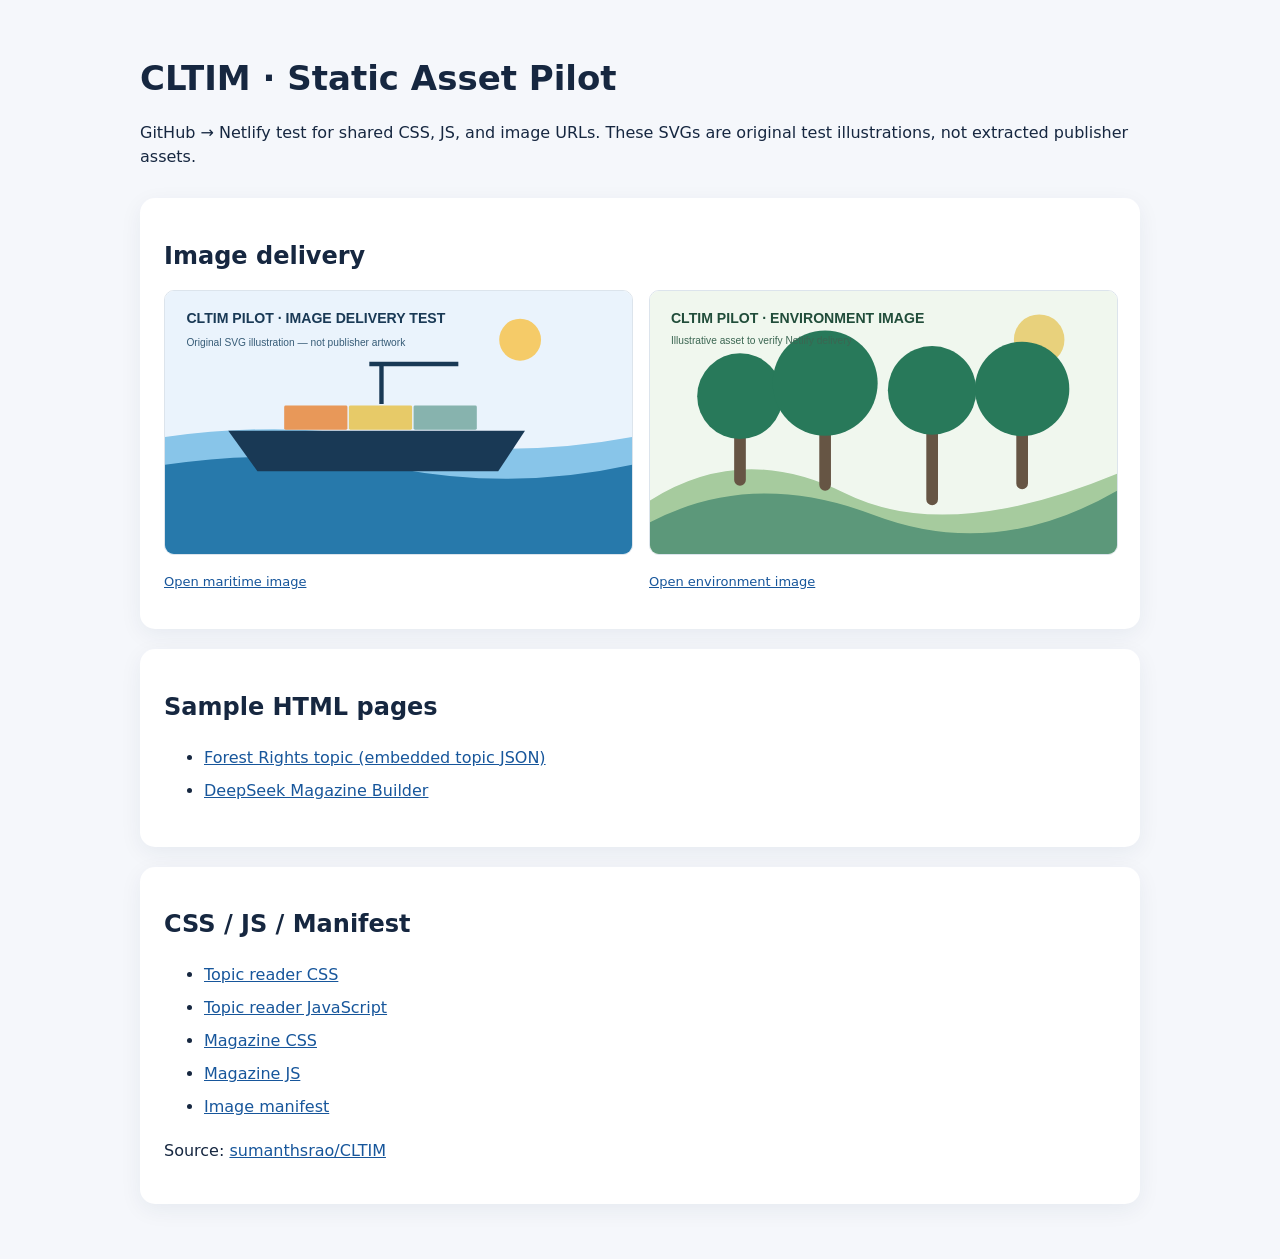
==== index.html @ 8fbeffaa "pilot: publish landing page with image and asset links" ====
<!doctype html><html lang="en"><head><meta charset="utf-8"><meta name="viewport" content="width=device-width,initial-scale=1"><title>CLTIM · Asset Pilot</title><style>body{margin:0;background:#f5f7fb;color:#162740;font:16px system-ui,sans-serif}main{max-width:1000px;margin:auto;padding:35px 22px}header{margin-bottom:28px}h1{font-size:34px}p{line-height:1.55}a{color:#17569b}section{background:white;margin:20px 0;padding:24px;border-radius:15px;box-shadow:0 6px 22px #16345110}.grid{display:grid;grid-template-columns:repeat(auto-fit,minmax(250px,1fr));gap:18px}.grid img{width:100%;border:1px solid #dce4ec;border-radius:10px}.grid p{font-size:13px}code{background:#e9eff6;padding:3px;border-radius:4px;overflow-wrap:anywhere}li{padding:7px 0}</style></head><body><main><header><h1>CLTIM · Static Asset Pilot</h1><p>GitHub → Netlify test for shared CSS, JS, and image URLs. These SVGs are original test illustrations, not extracted publisher assets.</p></header><section><h2>Image delivery</h2><div class="grid"><div><img src="/images/2026-05/CL05261T007/sample-maritime.svg" alt="Maritime illustration" loading="lazy"><p><a href="/images/2026-05/CL05261T007/sample-maritime.svg">Open maritime image</a></p></div><div><img src="/images/2026-05/CL05261T007/sample-environment.svg" alt="Forest illustration" loading="lazy"><p><a href="/images/2026-05/CL05261T007/sample-environment.svg">Open environment image</a></p></div></div></section><section><h2>Sample HTML pages</h2><ul><li><a href="/samples/forest-rights.html">Forest Rights topic (embedded topic JSON)</a></li><li><a href="/samples/magazine-builder.html">DeepSeek Magazine Builder</a></li></ul></section><section><h2>CSS / JS / Manifest</h2><ul><li><a href="/assets/7f3a91c2.css">Topic reader CSS</a></li><li><a href="/assets/c84d21be.js">Topic reader JavaScript</a></li><li><a href="/assets/clat-magazine-deepseek.css">Magazine CSS</a></li><li><a href="/assets/clat-magazine-deepseek.js">Magazine JS</a></li><li><a href="/manifest.json">Image manifest</a></li></ul><p>Source: <a href="https://github.com/sumanthsrao/CLTIM">sumanthsrao/CLTIM</a></p></section></main></body></html>
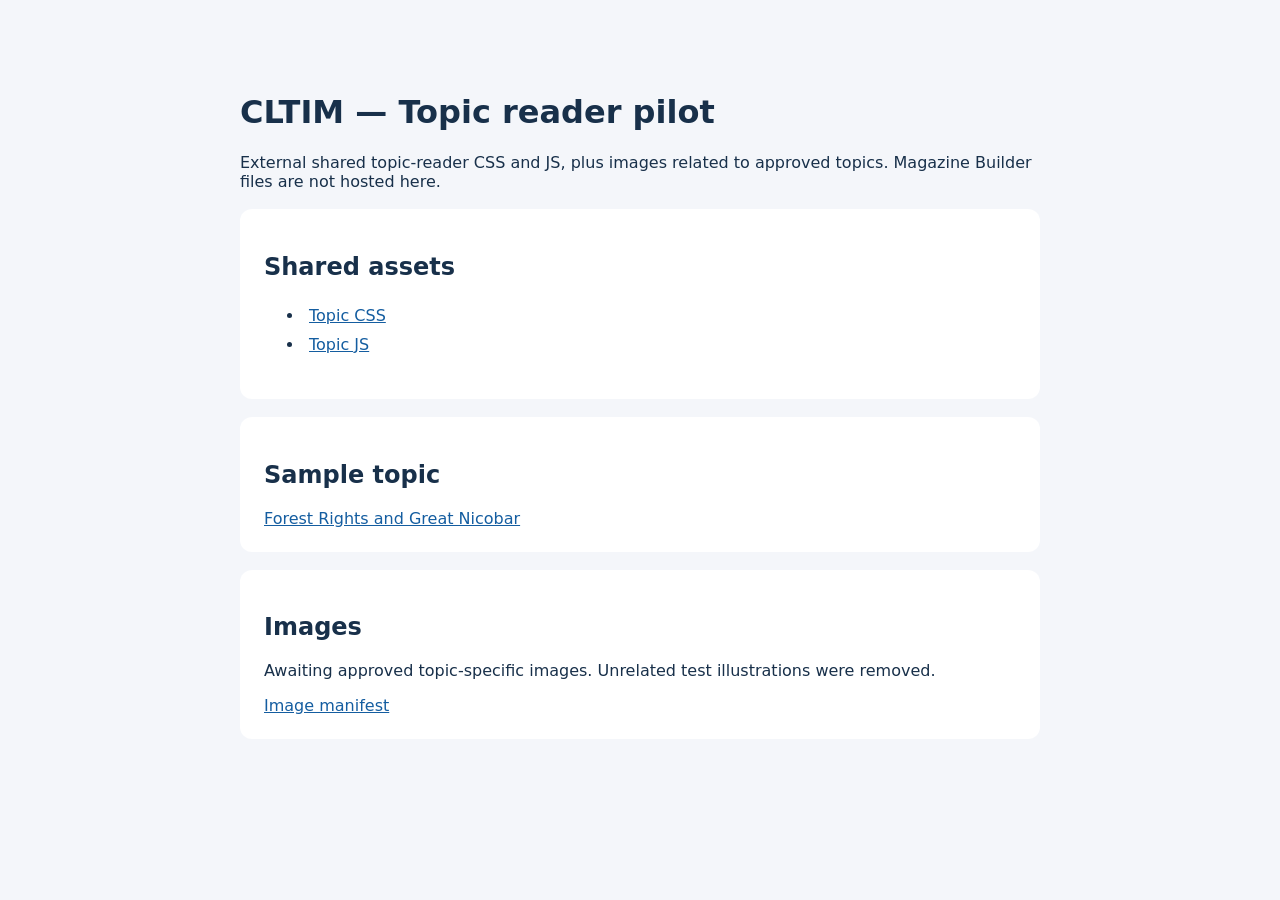
==== commit e881a357: "cleanup: simplify CLTIM pilot home to topic reader assets" ====
--- a/index.html
+++ b/index.html
@@ -1 +1 @@
-<!doctype html><html lang="en"><head><meta charset="utf-8"><meta name="viewport" content="width=device-width,initial-scale=1"><title>CLTIM · Asset Pilot</title><style>body{margin:0;background:#f5f7fb;color:#162740;font:16px system-ui,sans-serif}main{max-width:1000px;margin:auto;padding:35px 22px}header{margin-bottom:28px}h1{font-size:34px}p{line-height:1.55}a{color:#17569b}section{background:white;margin:20px 0;padding:24px;border-radius:15px;box-shadow:0 6px 22px #16345110}.grid{display:grid;grid-template-columns:repeat(auto-fit,minmax(250px,1fr));gap:18px}.grid img{width:100%;border:1px solid #dce4ec;border-radius:10px}.grid p{font-size:13px}code{background:#e9eff6;padding:3px;border-radius:4px;overflow-wrap:anywhere}li{padding:7px 0}</style></head><body><main><header><h1>CLTIM · Static Asset Pilot</h1><p>GitHub → Netlify test for shared CSS, JS, and image URLs. These SVGs are original test illustrations, not extracted publisher assets.</p></header><section><h2>Image delivery</h2><div class="grid"><div><img src="/images/2026-05/CL05261T007/sample-maritime.svg" alt="Maritime illustration" loading="lazy"><p><a href="/images/2026-05/CL05261T007/sample-maritime.svg">Open maritime image</a></p></div><div><img src="/images/2026-05/CL05261T007/sample-environment.svg" alt="Forest illustration" loading="lazy"><p><a href="/images/2026-05/CL05261T007/sample-environment.svg">Open environment image</a></p></div></div></section><section><h2>Sample HTML pages</h2><ul><li><a href="/samples/forest-rights.html">Forest Rights topic (embedded topic JSON)</a></li><li><a href="/samples/magazine-builder.html">DeepSeek Magazine Builder</a></li></ul></section><section><h2>CSS / JS / Manifest</h2><ul><li><a href="/assets/7f3a91c2.css">Topic reader CSS</a></li><li><a href="/assets/c84d21be.js">Topic reader JavaScript</a></li><li><a href="/assets/clat-magazine-deepseek.css">Magazine CSS</a></li><li><a href="/assets/clat-magazine-deepseek.js">Magazine JS</a></li><li><a href="/manifest.json">Image manifest</a></li></ul><p>Source: <a href="https://github.com/sumanthsrao/CLTIM">sumanthsrao/CLTIM</a></p></section></main></body></html>+<!doctype html><html lang="en"><head><meta charset="utf-8"><meta name="viewport" content="width=device-width,initial-scale=1"><title>CLTIM — Topic assets</title><style>body{font:16px system-ui;background:#f4f6fa;color:#18304a;margin:0}main{max-width:800px;margin:48px auto;padding:24px}section{background:white;border-radius:12px;padding:24px;margin:18px 0}a{color:#145da0}li{padding:5px}</style></head><body><main><h1>CLTIM — Topic reader pilot</h1><p>External shared topic-reader CSS and JS, plus images related to approved topics. Magazine Builder files are not hosted here.</p><section><h2>Shared assets</h2><ul><li><a href="/assets/7f3a91c2.css">Topic CSS</a></li><li><a href="/assets/c84d21be.js">Topic JS</a></li></ul></section><section><h2>Sample topic</h2><a href="/samples/forest-rights.html">Forest Rights and Great Nicobar</a></section><section><h2>Images</h2><p>Awaiting approved topic-specific images. Unrelated test illustrations were removed.</p><a href="/manifest.json">Image manifest</a></section></main></body></html>
